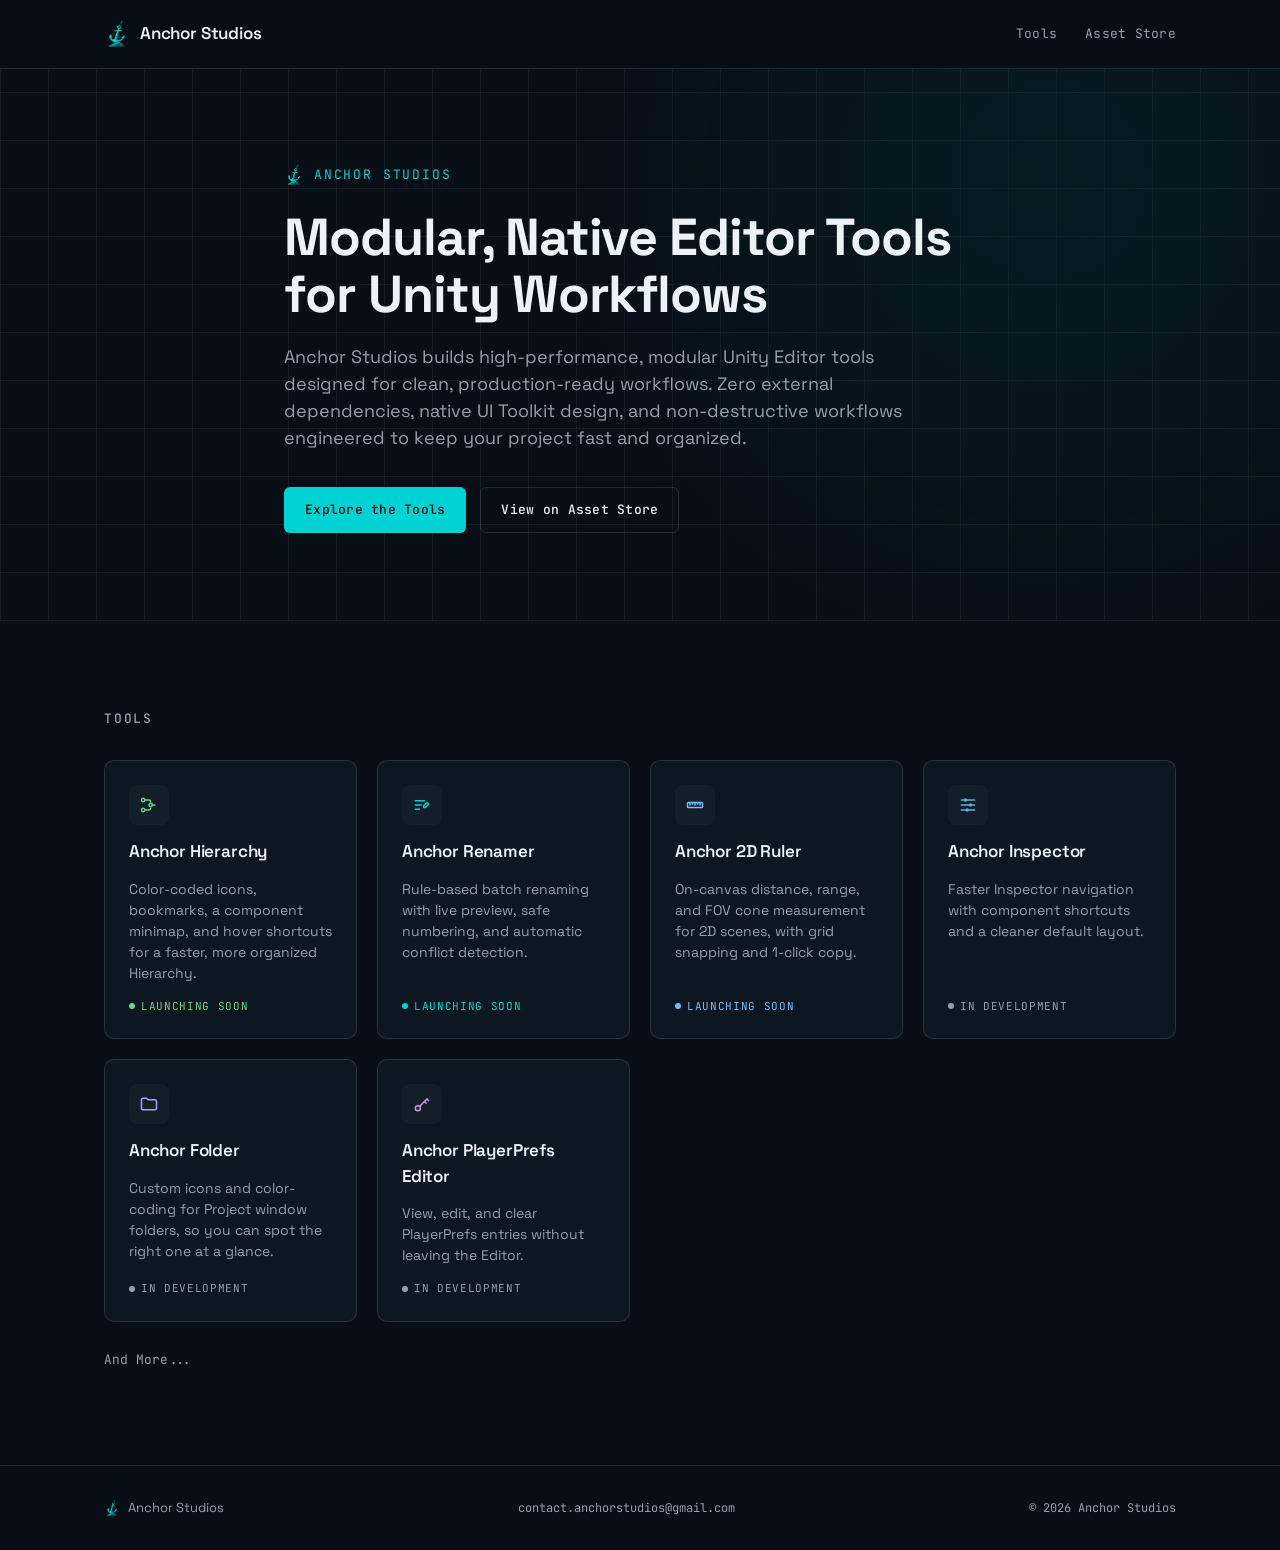
==== index.html @ 34802b1f "Launch Anchor Studios landing page" ====
<!doctype html>
<html lang="en">
<head>
  <meta charset="UTF-8">
  <meta name="viewport" content="width=device-width, initial-scale=1.0">
  <title>Anchor Studios — Native Editor Tools for Unity</title>
  <meta name="description" content="Anchor Studios builds high-performance, modular Unity Editor tools designed for clean, production-ready workflows. Zero external dependencies, native UI Toolkit design, and non-destructive workflows engineered to keep your project fast and organized.">
  <link rel="icon" type="image/png" sizes="32x32" href="src/img/brand/favicon-32.png">
  <link rel="icon" type="image/png" sizes="48x48" href="src/img/brand/favicon-48.png">
  <link rel="apple-touch-icon" href="src/img/brand/favicon-180.png">
  <link rel="preconnect" href="https://fonts.googleapis.com">
  <link rel="preconnect" href="https://fonts.gstatic.com" crossorigin>
  <link href="https://fonts.googleapis.com/css2?family=Space+Grotesk:wght@500;600;700&family=JetBrains+Mono:wght@400;500&display=swap" rel="stylesheet">
  <link rel="stylesheet" href="src/css/styles.css">
</head>
<body>

  <header class="site-header">
    <div class="wrap header-inner">
      <a href="#" class="brand">
        <img src="src/img/brand/mark-crisp-256.png" alt="">
        Anchor Studios
      </a>
      <nav>
        <a href="#tools">Tools</a>
        <!-- TODO: replace with the real Unity Asset Store publisher URL once the account is live -->
        <a href="#">Asset Store</a>
      </nav>
    </div>
  </header>

  <main>
    <section class="hero">
      <div class="wrap hero-inner">
        <div class="eyebrow">
          <img src="src/img/brand/mark-crisp-256.png" alt="">
          Anchor Studios
        </div>
        <h1>Modular, Native Editor Tools for Unity Workflows</h1>
        <p class="lede">Anchor Studios builds high-performance, modular Unity Editor tools designed for clean, production-ready workflows. Zero external dependencies, native UI Toolkit design, and non-destructive workflows engineered to keep your project fast and organized.</p>
        <div class="hero-actions">
          <a class="btn btn-primary" href="#tools">Explore the Tools</a>
          <!-- TODO: replace with the real Unity Asset Store publisher URL once the account is live -->
          <a class="btn btn-ghost" href="#">View on Asset Store</a>
        </div>
      </div>
    </section>

    <section id="tools" class="tools">
      <div class="wrap">
        <h2>Tools</h2>
        <div class="tool-grid" id="tool-grid"></div>
        <p class="tools-footnote">And More...</p>
      </div>
    </section>
  </main>

  <footer class="site-footer">
    <div class="wrap footer-inner">
      <div class="footer-brand">
        <img src="src/img/brand/mark-crisp-256.png" alt="">
        Anchor Studios
      </div>
      <a class="footer-contact" href="mailto:contact.anchorstudios@gmail.com">contact.anchorstudios@gmail.com</a>
      <span class="copyright">&copy; 2026 Anchor Studios</span>
    </div>
  </footer>

  <div class="modal-backdrop" id="tool-modal" hidden>
    <div class="modal" role="dialog" aria-modal="true" aria-labelledby="modal-title">
      <button class="modal-close" id="modal-close" aria-label="Close">
        <svg viewBox="0 0 24 24" width="18" height="18" fill="none" stroke="currentColor" stroke-width="1.8" stroke-linecap="round"><path d="M6 6l12 12M18 6L6 18"/></svg>
      </button>
      <div class="modal-icon" id="modal-icon"></div>
      <h3 id="modal-title"></h3>
      <span class="status" id="modal-status"></span>
      <p id="modal-body"></p>
    </div>
  </div>

  <script>
    const ICON_SHELL_OPEN = '<svg viewBox="0 0 24 24" fill="none" stroke="currentColor" stroke-width="1.8" stroke-linecap="round" stroke-linejoin="round" width="';
    let TOOLS = [];

    function cardHTML(tool) {
      return '' +
        '<div class="tool-card" style="--tool-accent: ' + tool.accent + ';" data-tool="' + tool.id + '" role="button" tabindex="0">' +
          '<div class="tool-icon">' + ICON_SHELL_OPEN + '20" height="20">' + tool.icon + '</svg></div>' +
          '<h3>' + tool.name + '</h3>' +
          '<p>' + tool.summary + '</p>' +
          '<span class="status status-' + tool.status + '">' + tool.statusLabel + '</span>' +
        '</div>';
    }

    function renderTools(tools) {
      document.getElementById('tool-grid').innerHTML = tools.map(cardHTML).join('');
    }

    const modal = document.getElementById('tool-modal');
    const modalTitle = document.getElementById('modal-title');
    const modalStatus = document.getElementById('modal-status');
    const modalBody = document.getElementById('modal-body');
    const modalIcon = document.getElementById('modal-icon');
    let lastFocused = null;

    function openModal(id) {
      const tool = TOOLS.find(t => t.id === id);
      if (!tool) return;
      modalTitle.textContent = tool.name;
      modalStatus.textContent = tool.statusLabel;
      modalStatus.className = 'status status-' + tool.status;
      modalBody.textContent = tool.detail;
      modalIcon.style.setProperty('--tool-accent', tool.accent);
      modalIcon.innerHTML = ICON_SHELL_OPEN + '24" height="24">' + tool.icon + '</svg>';
      lastFocused = document.activeElement;
      modal.hidden = false;
      document.getElementById('modal-close').focus();
      document.addEventListener('keydown', onKeydown);
    }

    function closeModal() {
      modal.hidden = true;
      document.removeEventListener('keydown', onKeydown);
      if (lastFocused) lastFocused.focus();
    }

    function onKeydown(e) {
      if (e.key === 'Escape') closeModal();
    }

    document.getElementById('tool-grid').addEventListener('click', e => {
      const card = e.target.closest('.tool-card');
      if (card) openModal(card.dataset.tool);
    });

    document.getElementById('tool-grid').addEventListener('keydown', e => {
      const card = e.target.closest('.tool-card');
      if (card && (e.key === 'Enter' || e.key === ' ')) {
        e.preventDefault();
        openModal(card.dataset.tool);
      }
    });

    document.getElementById('modal-close').addEventListener('click', closeModal);
    modal.addEventListener('click', e => {
      if (e.target === modal) closeModal();
    });

    fetch('src/data/tools.json')
      .then(res => res.json())
      .then(tools => { TOOLS = tools; renderTools(tools); })
      .catch(err => console.error('Failed to load tools.json', err));
  </script>

</body>
</html>
---- src/css/styles.css ----
:root {
  --bg: oklch(16% 0.02 250);
  --surface: oklch(20% 0.025 250);
  --surface-2: oklch(23% 0.025 250);
  --text: oklch(96% 0.01 250);
  --muted: oklch(70% 0.02 250);
  --border: oklch(96% 0.01 250 / 12%);
  --accent: oklch(78% 0.14 195);
  --accent-strong: oklch(85% 0.12 195);
  --font-display: 'Space Grotesk', system-ui, sans-serif;
  --font-mono: 'JetBrains Mono', ui-monospace, 'SFMono-Regular', Menlo, monospace;
}

* { box-sizing: border-box; }

html { color-scheme: dark; }

body {
  margin: 0;
  background: var(--bg);
  color: var(--text);
  font-family: var(--font-display);
  line-height: 1.5;
  -webkit-font-smoothing: antialiased;
}

a { color: var(--accent); text-decoration: none; }
a:hover { color: var(--accent-strong); }
a:focus-visible, button:focus-visible { outline: 2px solid var(--accent); outline-offset: 3px; }

.wrap {
  max-width: 1120px;
  margin: 0 auto;
  padding: 0 24px;
}

/* Header */
.site-header {
  border-bottom: 1px solid var(--border);
  position: sticky;
  top: 0;
  background: color-mix(in oklch, var(--bg) 88%, transparent);
  backdrop-filter: blur(8px);
  z-index: 10;
}

.header-inner {
  display: flex;
  align-items: center;
  justify-content: space-between;
  height: 68px;
}

.brand {
  display: flex;
  align-items: center;
  gap: 10px;
  color: var(--text);
  font-weight: 600;
  font-size: 17px;
  letter-spacing: -0.01em;
}

.brand img { width: 26px; height: 26px; }
.brand:hover { color: var(--text); }

.site-header nav {
  display: flex;
  gap: 28px;
  font-family: var(--font-mono);
  font-size: 13px;
  letter-spacing: 0.02em;
}

.site-header nav a { color: var(--muted); }
.site-header nav a:hover { color: var(--text); }

/* Hero */
.hero {
  position: relative;
  overflow: hidden;
  padding: 96px 0 88px;
  background:
    radial-gradient(circle at 82% 20%, oklch(35% 0.08 195 / 22%), transparent 45%),
    repeating-linear-gradient(0deg, var(--border) 0px, transparent 1px 48px),
    repeating-linear-gradient(90deg, var(--border) 0px, transparent 1px 48px);
}

.hero-inner { position: relative; z-index: 1; max-width: 760px; }

.eyebrow {
  display: inline-flex;
  align-items: center;
  gap: 10px;
  font-family: var(--font-mono);
  font-size: 13px;
  letter-spacing: 0.14em;
  text-transform: uppercase;
  color: var(--accent);
  margin-bottom: 24px;
}

.eyebrow img { width: 20px; height: 20px; }

.hero h1 {
  font-size: clamp(32px, 5vw, 52px);
  font-weight: 700;
  letter-spacing: -0.02em;
  line-height: 1.1;
  margin: 0 0 20px;
}

.hero .lede {
  font-size: clamp(16px, 2vw, 18px);
  color: var(--muted);
  max-width: 640px;
  margin: 0 0 36px;
}

.hero-actions { display: flex; gap: 14px; flex-wrap: wrap; }

.btn {
  display: inline-flex;
  align-items: center;
  gap: 8px;
  font-family: var(--font-mono);
  font-size: 13px;
  font-weight: 500;
  letter-spacing: 0.02em;
  padding: 12px 20px;
  border-radius: 6px;
  border: 1px solid transparent;
}

.btn-primary { background: var(--accent); color: oklch(16% 0.02 250); }
.btn-primary:hover { background: var(--accent-strong); color: oklch(16% 0.02 250); }

.btn-ghost { border-color: var(--border); color: var(--text); }
.btn-ghost:hover { border-color: var(--accent); color: var(--accent); }

/* Tools */
.tools { padding: 88px 0 96px; }

.tools h2 {
  font-size: 13px;
  font-family: var(--font-mono);
  text-transform: uppercase;
  letter-spacing: 0.14em;
  color: var(--muted);
  margin: 0 0 32px;
  font-weight: 500;
}

.tool-grid {
  display: grid;
  grid-template-columns: repeat(auto-fit, minmax(240px, 1fr));
  gap: 20px;
}

.tool-card {
  background: var(--surface);
  border: 1px solid var(--border);
  border-radius: 10px;
  padding: 24px;
  display: flex;
  flex-direction: column;
  gap: 14px;
  cursor: pointer;
  transition: border-color 0.15s ease, transform 0.15s ease;
}

.tool-card:hover,
.tool-card:focus-visible {
  border-color: var(--tool-accent, var(--accent));
  transform: translateY(-2px);
  outline: none;
}

.tool-icon {
  width: 40px;
  height: 40px;
  border-radius: 8px;
  background: var(--surface-2);
  display: flex;
  align-items: center;
  justify-content: center;
  color: var(--tool-accent, var(--accent));
}

.tool-card h3 {
  font-size: 17px;
  font-weight: 600;
  letter-spacing: -0.01em;
  margin: 0;
}

.tool-card p {
  font-size: 14px;
  color: var(--muted);
  margin: 0;
  flex-grow: 1;
}

.status {
  display: inline-flex;
  align-items: center;
  gap: 6px;
  font-family: var(--font-mono);
  font-size: 11px;
  letter-spacing: 0.06em;
  text-transform: uppercase;
  width: fit-content;
}

.status::before {
  content: '';
  width: 6px;
  height: 6px;
  border-radius: 50%;
  background: currentColor;
}

.status-soon { color: var(--tool-accent, var(--accent)); }
.status-dev { color: var(--muted); }

.tools-footnote {
  margin: 28px 0 0;
  font-family: var(--font-mono);
  font-size: 13px;
  color: var(--muted);
}

/* Footer */
.site-footer {
  border-top: 1px solid var(--border);
  padding: 32px 0;
}

.footer-inner {
  display: flex;
  align-items: center;
  justify-content: space-between;
  flex-wrap: wrap;
  gap: 12px;
}

.footer-brand {
  display: flex;
  align-items: center;
  gap: 8px;
  font-size: 13px;
  color: var(--muted);
}

.footer-brand img { width: 16px; height: 16px; }

.copyright {
  font-family: var(--font-mono);
  font-size: 12px;
  color: var(--muted);
}

.footer-contact {
  font-family: var(--font-mono);
  font-size: 12px;
  color: var(--muted);
}

.footer-contact:hover { color: var(--accent); }

/* Tool detail modal */
.modal-backdrop[hidden] { display: none; }

.modal-backdrop {
  position: fixed;
  inset: 0;
  background: oklch(10% 0.02 250 / 65%);
  backdrop-filter: blur(4px);
  display: flex;
  align-items: center;
  justify-content: center;
  padding: 24px;
  z-index: 100;
}

.modal {
  position: relative;
  background: var(--surface);
  border: 1px solid var(--border);
  border-radius: 14px;
  padding: 36px;
  max-width: 480px;
  width: 100%;
  display: flex;
  flex-direction: column;
  align-items: flex-start;
  gap: 16px;
}

.modal-close {
  position: absolute;
  top: 16px;
  right: 16px;
  background: none;
  border: none;
  color: var(--muted);
  padding: 6px;
  border-radius: 6px;
  cursor: pointer;
  display: flex;
}

.modal-close:hover { color: var(--text); background: var(--surface-2); }

.modal-icon {
  width: 48px;
  height: 48px;
  border-radius: 10px;
  background: var(--surface-2);
  display: flex;
  align-items: center;
  justify-content: center;
  color: var(--tool-accent, var(--accent));
}

.modal-icon svg { width: 24px; height: 24px; }

.modal h3 {
  font-size: 21px;
  font-weight: 600;
  letter-spacing: -0.01em;
  margin: 0;
}

.modal p {
  font-size: 15px;
  line-height: 1.6;
  color: var(--muted);
  margin: 0;
}

@media (max-width: 600px) {
  .header-inner { height: 60px; }
  .site-header nav { gap: 18px; }
  .hero { padding: 64px 0 56px; }
  .tools { padding: 56px 0 64px; }
}
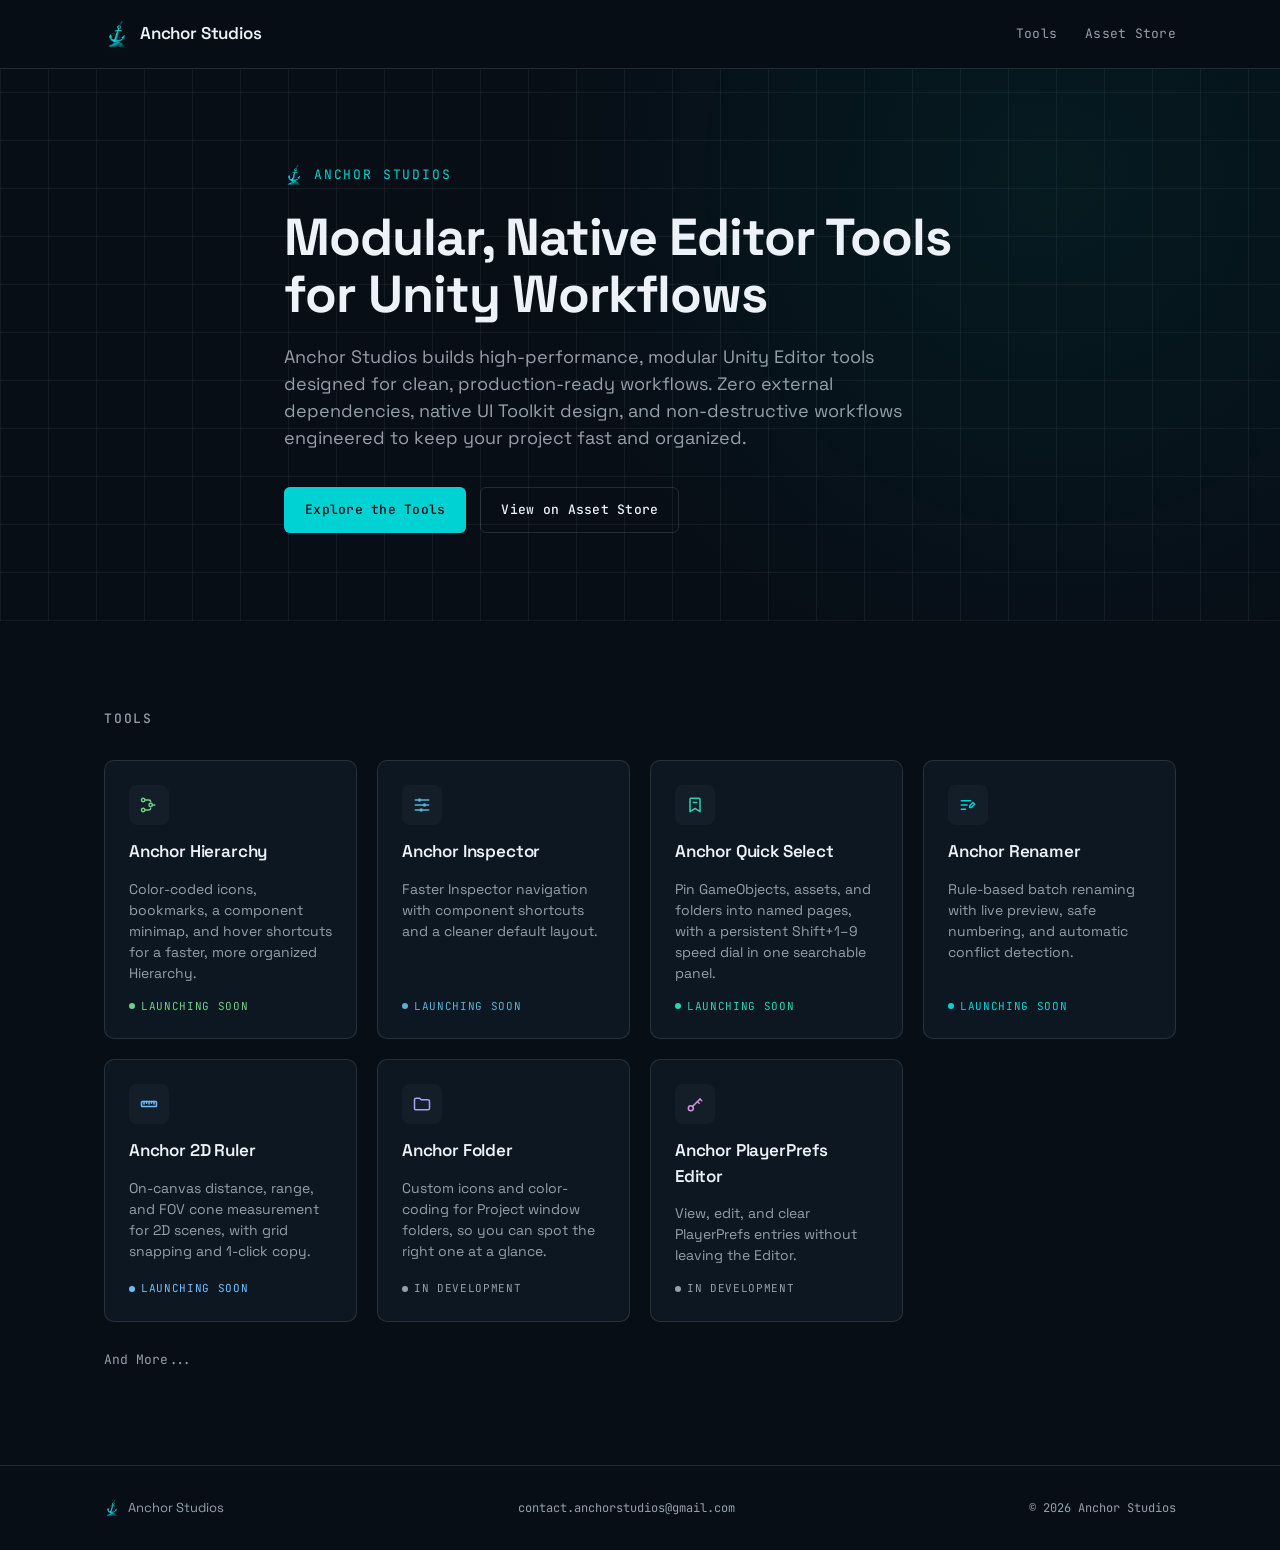
==== commit f1061329: "Add a documentation page for Anchor Hierarchy - hierarchy/index.html is built from the module README" ====
--- a/index.html
+++ b/index.html
@@ -75,6 +75,7 @@
       <h3 id="modal-title"></h3>
       <span class="status" id="modal-status"></span>
       <p id="modal-body"></p>
+      <a class="btn btn-ghost" id="modal-docs" hidden>Read the documentation</a>
     </div>
   </div>
 
@@ -110,6 +111,9 @@
       modalStatus.textContent = tool.statusLabel;
       modalStatus.className = 'status status-' + tool.status;
       modalBody.textContent = tool.detail;
+      const modalDocs = document.getElementById('modal-docs');
+      modalDocs.hidden = !tool.docs;
+      if (tool.docs) modalDocs.href = tool.docs;
       modalIcon.style.setProperty('--tool-accent', tool.accent);
       modalIcon.innerHTML = ICON_SHELL_OPEN + '24" height="24">' + tool.icon + '</svg>';
       lastFocused = document.activeElement;
--- a/src/css/styles.css
+++ b/src/css/styles.css
@@ -138,6 +138,8 @@
 .btn-ghost { border-color: var(--border); color: var(--text); }
 .btn-ghost:hover { border-color: var(--accent); color: var(--accent); }
 
+.btn[hidden] { display: none; }
+
 /* Tools */
 .tools { padding: 88px 0 96px; }
 
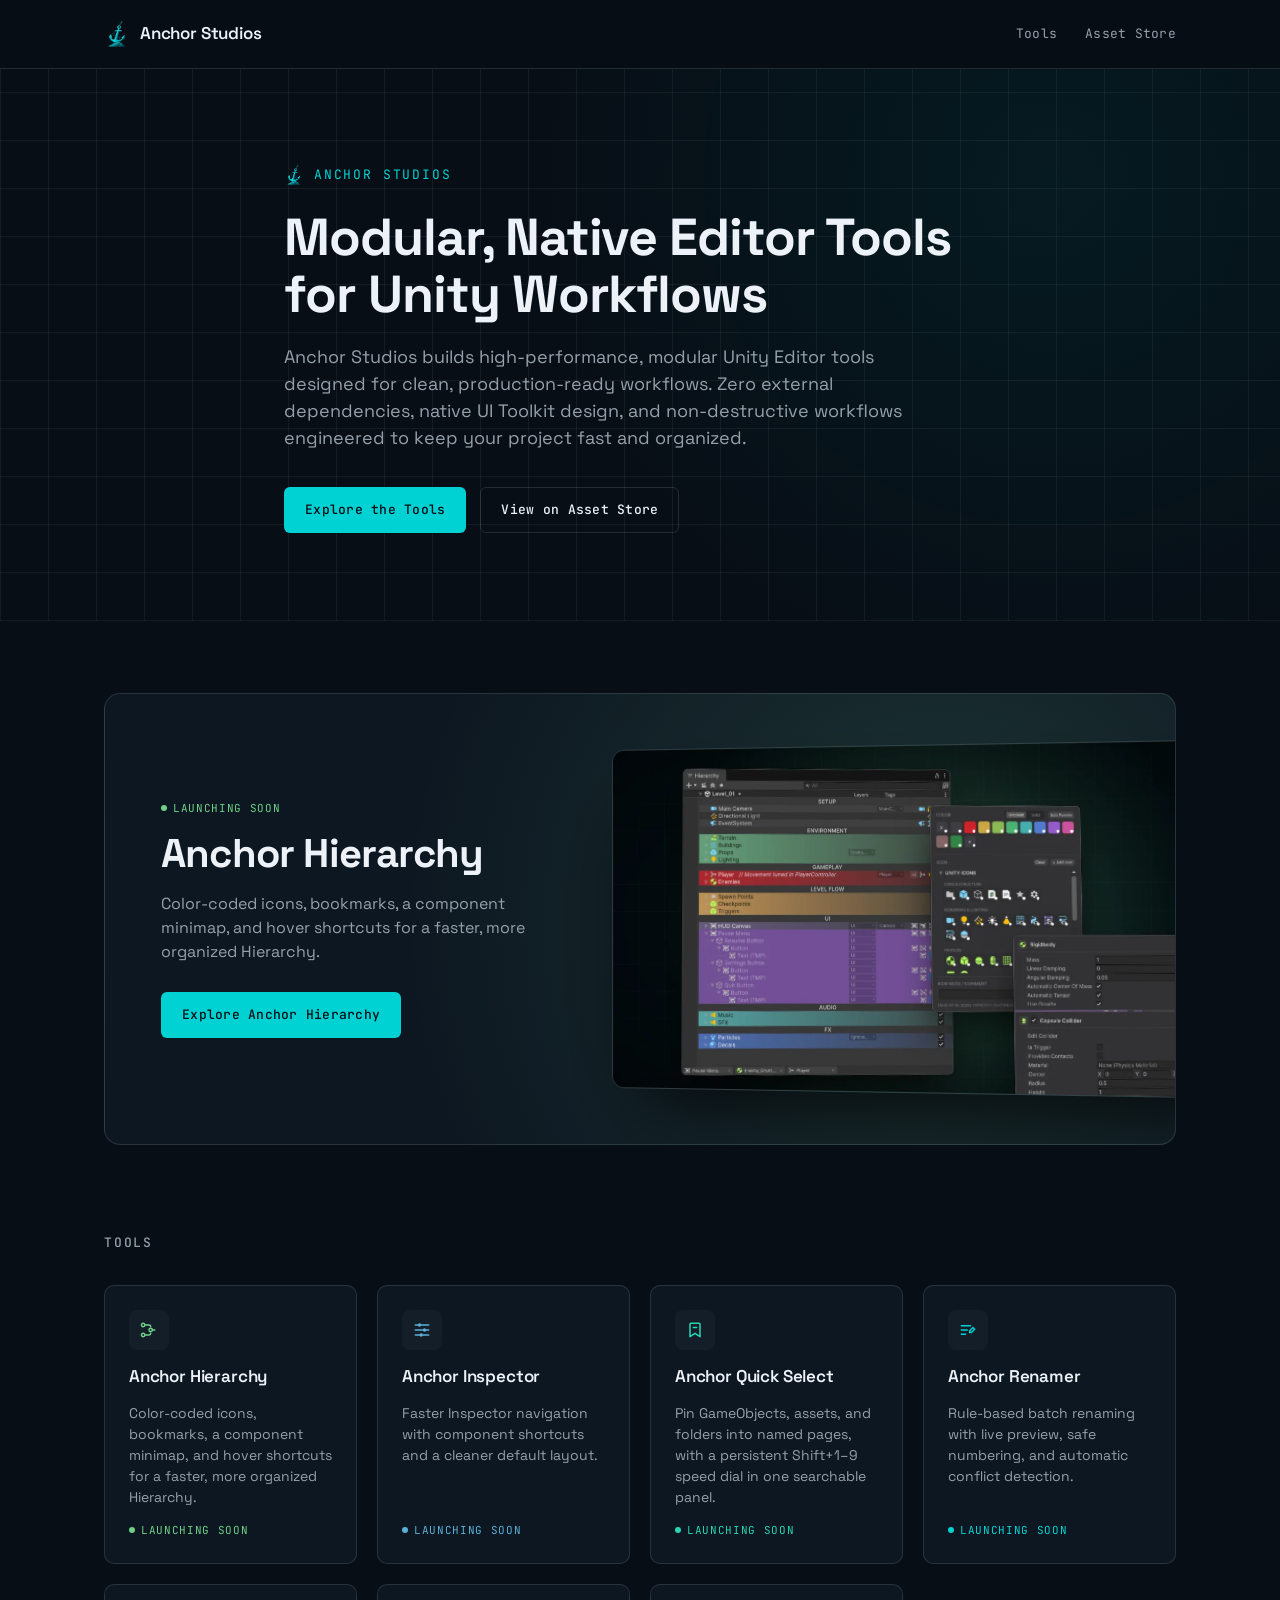
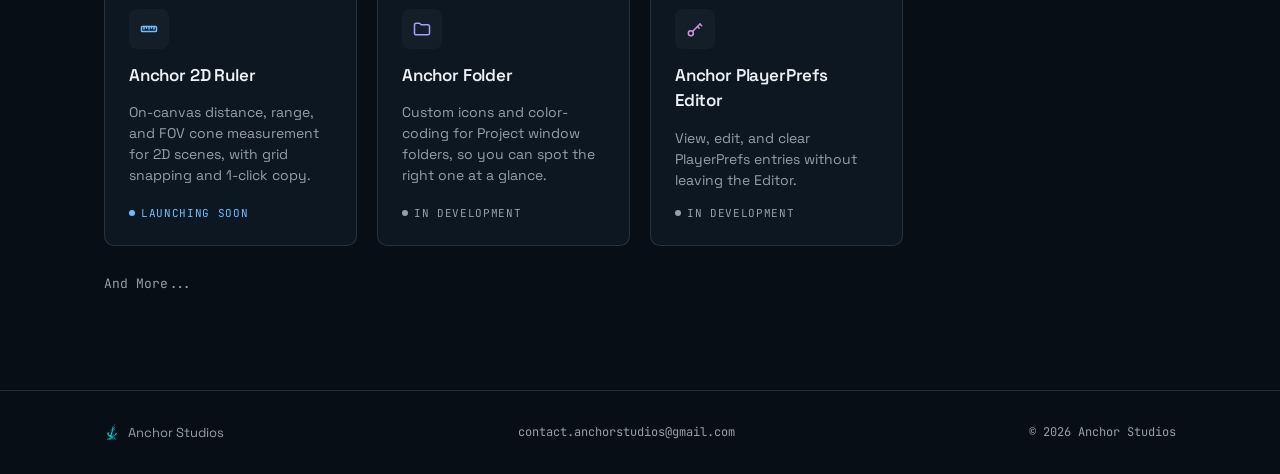
==== commit 48cab33d: "Show Anchor Hierarchy's store media on the site - scripts/import-media.py copies a tool's store scre" ====
--- a/index.html
+++ b/index.html
@@ -46,6 +46,24 @@
       </div>
     </section>
 
+    <section class="spotlight" id="spotlight" hidden>
+      <div class="wrap">
+        <article class="spotlight-card" id="spotlight-card">
+          <div class="spotlight-text">
+            <span class="status" id="spotlight-status"></span>
+            <h2 id="spotlight-title"></h2>
+            <p id="spotlight-summary"></p>
+            <div class="hero-actions">
+              <a class="btn btn-primary" id="spotlight-docs">Explore</a>
+            </div>
+          </div>
+          <a class="spotlight-art" id="spotlight-art" tabindex="-1">
+            <img id="spotlight-image" alt="" width="1200" height="630">
+          </a>
+        </article>
+      </div>
+    </section>
+
     <section id="tools" class="tools">
       <div class="wrap">
         <h2>Tools</h2>
@@ -68,6 +86,7 @@
 
   <div class="modal-backdrop" id="tool-modal" hidden>
     <div class="modal" role="dialog" aria-modal="true" aria-labelledby="modal-title">
+      <img class="modal-banner" id="modal-banner" alt="" width="840" height="560" hidden>
       <button class="modal-close" id="modal-close" aria-label="Close">
         <svg viewBox="0 0 24 24" width="18" height="18" fill="none" stroke="currentColor" stroke-width="1.8" stroke-linecap="round"><path d="M6 6l12 12M18 6L6 18"/></svg>
       </button>
@@ -95,6 +114,26 @@
 
     function renderTools(tools) {
       document.getElementById('tool-grid').innerHTML = tools.map(cardHTML).join('');
+    }
+
+    // The first tool with key art and docs gets the band above the grid.
+    function renderSpotlight(tools) {
+      const tool = tools.find(t => t.banner && t.docs);
+      if (!tool) return;
+      document.getElementById('spotlight-card').style.setProperty('--tool-accent', tool.accent);
+      const status = document.getElementById('spotlight-status');
+      status.textContent = tool.statusLabel;
+      status.className = 'status status-' + tool.status;
+      document.getElementById('spotlight-title').textContent = tool.name;
+      document.getElementById('spotlight-summary').textContent = tool.summary;
+      const explore = document.getElementById('spotlight-docs');
+      explore.textContent = 'Explore ' + tool.name;
+      explore.href = tool.docs;
+      document.getElementById('spotlight-art').href = tool.docs;
+      const image = document.getElementById('spotlight-image');
+      image.src = tool.banner;
+      image.alt = tool.name + ' in the Unity Hierarchy window';
+      document.getElementById('spotlight').hidden = false;
     }
 
     const modal = document.getElementById('tool-modal');
@@ -116,6 +155,10 @@
       if (tool.docs) modalDocs.href = tool.docs;
       modalIcon.style.setProperty('--tool-accent', tool.accent);
       modalIcon.innerHTML = ICON_SHELL_OPEN + '24" height="24">' + tool.icon + '</svg>';
+      const modalBanner = document.getElementById('modal-banner');
+      modalBanner.hidden = !tool.card;
+      if (tool.card) modalBanner.src = tool.card;
+      modal.querySelector('.modal').classList.toggle('has-banner', Boolean(tool.card));
       lastFocused = document.activeElement;
       modal.hidden = false;
       document.getElementById('modal-close').focus();
@@ -152,7 +195,7 @@
 
     fetch('src/data/tools.json')
       .then(res => res.json())
-      .then(tools => { TOOLS = tools; renderTools(tools); })
+      .then(tools => { TOOLS = tools; renderTools(tools); renderSpotlight(tools); })
       .catch(err => console.error('Failed to load tools.json', err));
   </script>
 
--- a/src/css/styles.css
+++ b/src/css/styles.css
@@ -140,6 +140,71 @@
 
 .btn[hidden] { display: none; }
 
+/* A button whose link doesn't exist yet, such as a store page before launch. */
+.btn-soon { cursor: default; opacity: 0.6; }
+.btn-primary.btn-soon:hover { background: var(--accent); }
+
+.btn-tag {
+  font-size: 10px;
+  letter-spacing: 0.1em;
+  text-transform: uppercase;
+  padding: 2px 6px;
+  border-radius: 4px;
+  background: oklch(16% 0.02 250 / 18%);
+}
+
+/* Spotlight: one tool's key art, between the hero and the grid */
+.spotlight { padding: 72px 0 0; }
+.spotlight[hidden] { display: none; }
+
+.spotlight-card {
+  display: grid;
+  grid-template-columns: minmax(0, 5fr) minmax(0, 7fr);
+  align-items: center;
+  gap: 48px;
+  overflow: hidden;
+  padding: 56px 0 56px 56px;
+  border: 1px solid var(--border);
+  border-radius: 16px;
+  background:
+    radial-gradient(circle at 78% 50%, color-mix(in oklch, var(--tool-accent) 16%, transparent), transparent 62%),
+    var(--surface);
+}
+
+.spotlight-text {
+  display: flex;
+  flex-direction: column;
+  align-items: flex-start;
+  gap: 16px;
+}
+
+.spotlight h2 {
+  font-size: clamp(28px, 3.4vw, 40px);
+  font-weight: 700;
+  letter-spacing: -0.02em;
+  line-height: 1.1;
+  margin: 0;
+}
+
+.spotlight p { font-size: 16px; color: var(--muted); max-width: 420px; margin: 0 0 12px; }
+
+/* The key art runs off the card's right edge, turned slightly away, like the store card. */
+.spotlight-art { display: block; margin-right: -14%; perspective: 1600px; }
+
+.spotlight-art img {
+  display: block;
+  width: 100%;
+  height: auto;
+  border: 1px solid var(--border);
+  border-radius: 12px;
+  box-shadow: 0 40px 80px -30px oklch(5% 0.02 250 / 90%);
+  transform: rotateY(-9deg);
+  transform-origin: left center;
+  transition: transform 0.3s ease;
+}
+
+.spotlight-art:hover img { transform: rotateY(-4deg); }
+
 /* Tools */
 .tools { padding: 88px 0 96px; }
 
@@ -293,16 +358,34 @@
   padding: 36px;
   max-width: 480px;
   width: 100%;
+  max-height: calc(100vh - 48px);
+  overflow-y: auto;
   display: flex;
   flex-direction: column;
   align-items: flex-start;
   gap: 16px;
 }
+
+/* A tool's card art across the top of its popup, edge to edge. */
+.modal-banner {
+  display: block;
+  flex-shrink: 0;
+  width: calc(100% + 72px);
+  max-width: none;
+  height: auto;
+  margin: -36px -36px 4px;
+  aspect-ratio: 3 / 2;
+  object-fit: cover;
+  border-bottom: 1px solid var(--border);
+}
+
+.modal-banner[hidden] { display: none; }
 
 .modal-close {
   position: absolute;
   top: 16px;
   right: 16px;
+  z-index: 1;
   background: none;
   border: none;
   color: var(--muted);
@@ -313,6 +396,12 @@
 }
 
 .modal-close:hover { color: var(--text); background: var(--surface-2); }
+
+.modal.has-banner .modal-close {
+  color: var(--text);
+  background: color-mix(in oklch, var(--bg) 70%, transparent);
+  backdrop-filter: blur(4px);
+}
 
 .modal-icon {
   width: 48px;
@@ -341,9 +430,19 @@
   margin: 0;
 }
 
+@media (max-width: 860px) {
+  .spotlight-card { grid-template-columns: minmax(0, 1fr); gap: 32px; padding: 40px 0 0 40px; }
+  .spotlight-text { padding-right: 40px; }
+  .spotlight-art { margin: 0 -2px -2px 0; perspective: none; }
+  .spotlight-art img, .spotlight-art:hover img { transform: none; border-radius: 12px 0 0 0; }
+}
+
 @media (max-width: 600px) {
   .header-inner { height: 60px; }
   .site-header nav { gap: 18px; }
   .hero { padding: 64px 0 56px; }
+  .spotlight { padding-top: 48px; }
+  .spotlight-card { padding: 28px 0 0 24px; }
+  .spotlight-text { padding-right: 24px; }
   .tools { padding: 56px 0 64px; }
 }
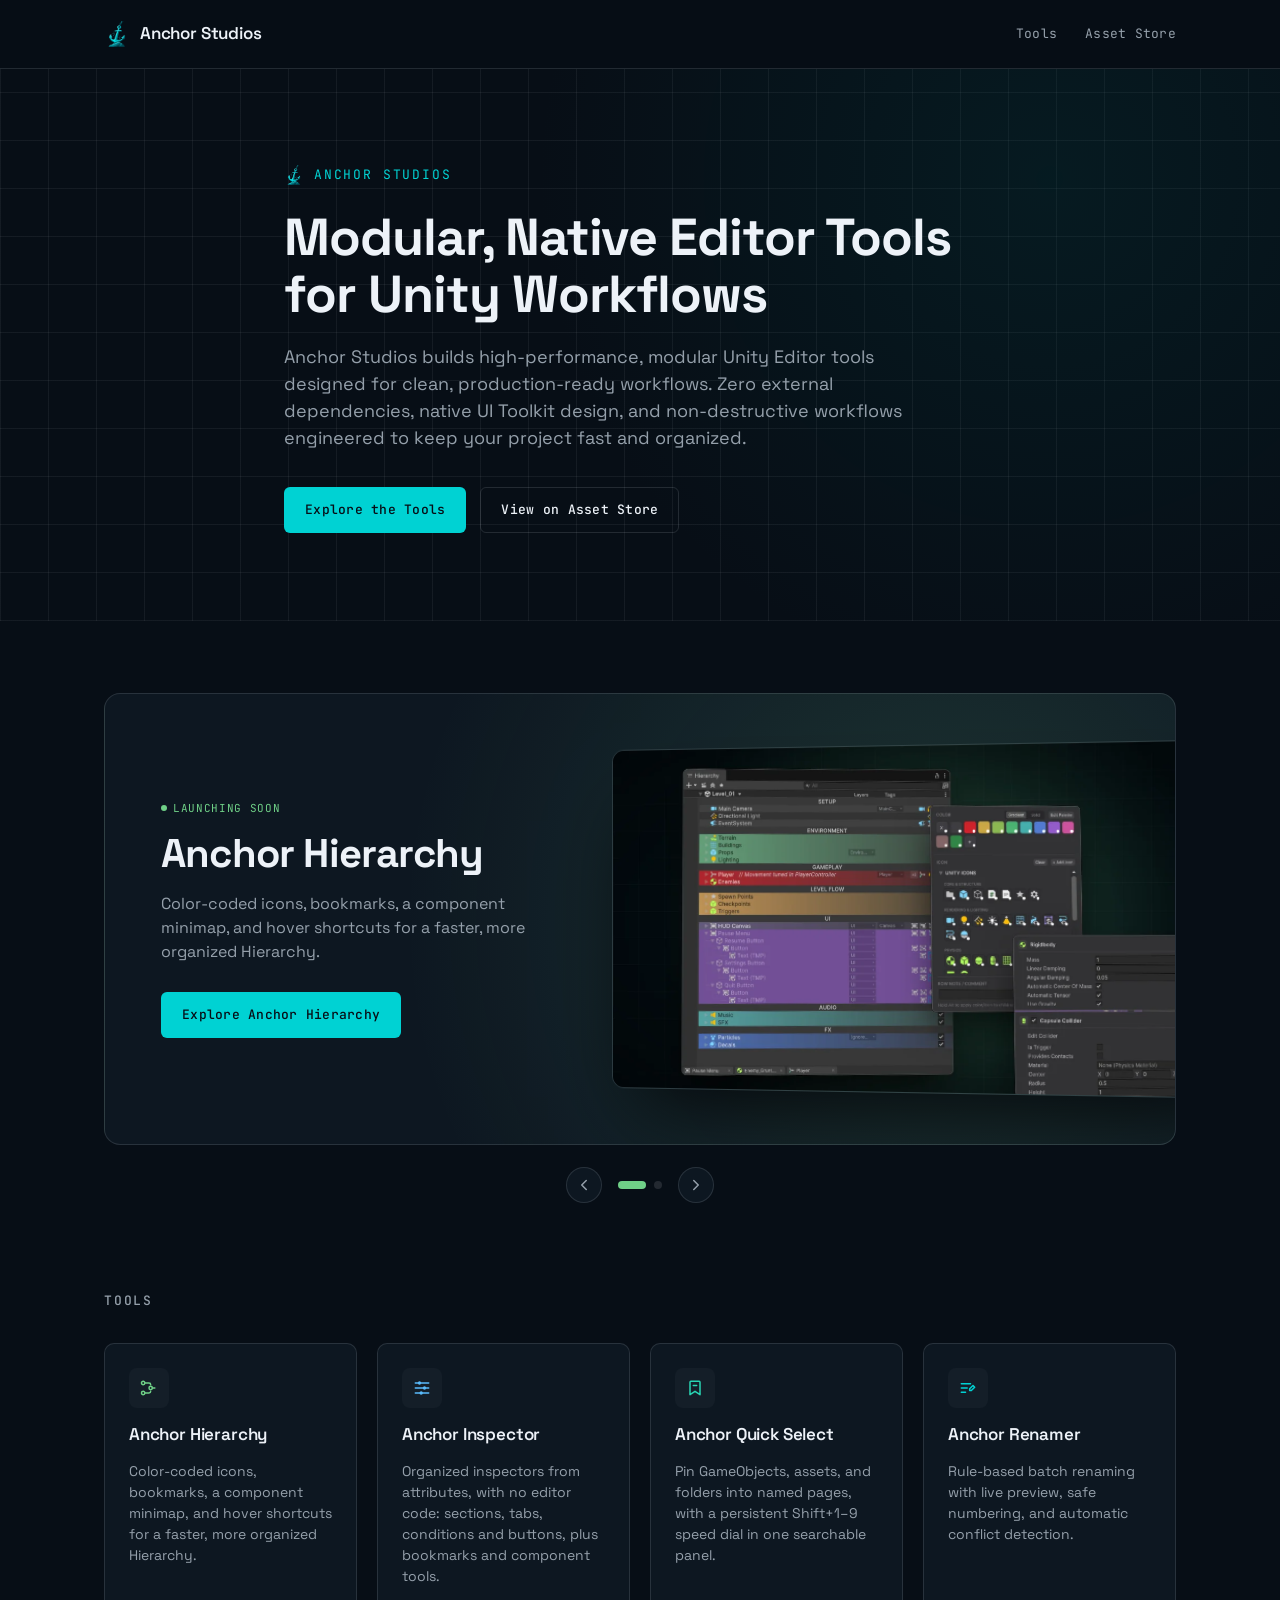
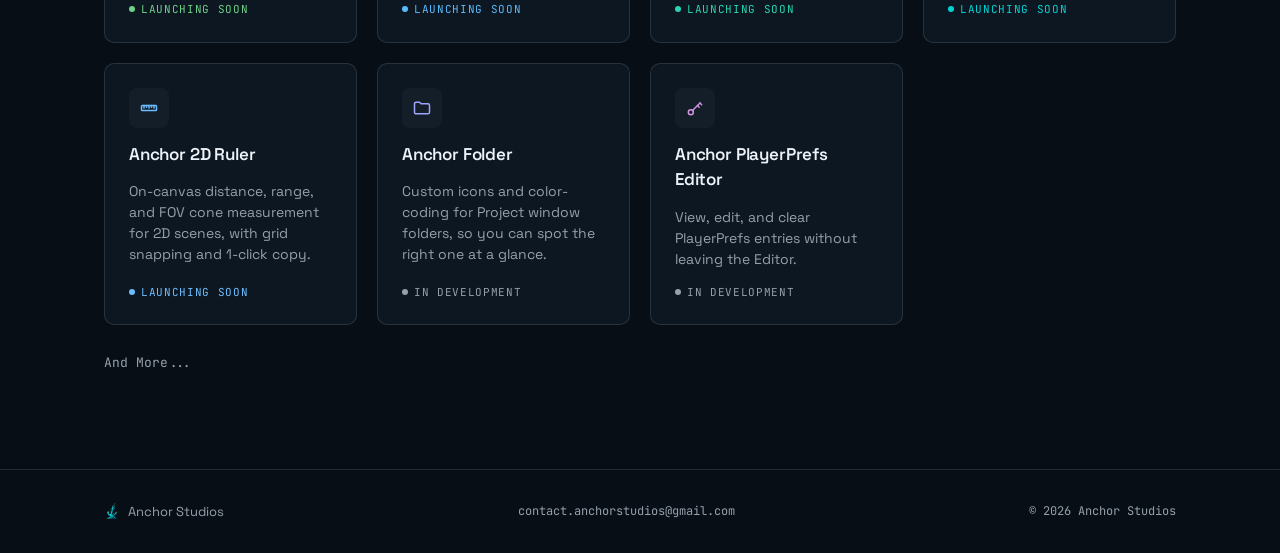
==== commit 11cb95b0: "Add the Anchor Inspector docs page and turn the spotlight into a carousel - Inspector's docs page is" ====
--- a/index.html
+++ b/index.html
@@ -46,21 +46,18 @@
       </div>
     </section>
 
-    <section class="spotlight" id="spotlight" hidden>
+    <section class="spotlight" id="spotlight" aria-roledescription="carousel" aria-label="Featured tools" hidden>
       <div class="wrap">
-        <article class="spotlight-card" id="spotlight-card">
-          <div class="spotlight-text">
-            <span class="status" id="spotlight-status"></span>
-            <h2 id="spotlight-title"></h2>
-            <p id="spotlight-summary"></p>
-            <div class="hero-actions">
-              <a class="btn btn-primary" id="spotlight-docs">Explore</a>
-            </div>
-          </div>
-          <a class="spotlight-art" id="spotlight-art" tabindex="-1">
-            <img id="spotlight-image" alt="" width="1200" height="630">
-          </a>
-        </article>
+        <div class="spotlight-slides" id="spotlight-slides" aria-live="off"></div>
+        <div class="spotlight-controls" id="spotlight-controls" hidden>
+          <button class="spotlight-nav" type="button" id="spotlight-prev" aria-label="Previous tool">
+            <svg viewBox="0 0 24 24" width="18" height="18" fill="none" stroke="currentColor" stroke-width="2" stroke-linecap="round" stroke-linejoin="round" aria-hidden="true"><path d="M15 18l-6-6 6-6"/></svg>
+          </button>
+          <div class="spotlight-dots" id="spotlight-dots"></div>
+          <button class="spotlight-nav" type="button" id="spotlight-next" aria-label="Next tool">
+            <svg viewBox="0 0 24 24" width="18" height="18" fill="none" stroke="currentColor" stroke-width="2" stroke-linecap="round" stroke-linejoin="round" aria-hidden="true"><path d="M9 18l6-6-6-6"/></svg>
+          </button>
+        </div>
       </div>
     </section>
 
@@ -116,24 +113,101 @@
       document.getElementById('tool-grid').innerHTML = tools.map(cardHTML).join('');
     }
 
-    // The first tool with key art and docs gets the band above the grid.
+    const SPOTLIGHT_INTERVAL = 7000;
+    const escapeHTML = s => String(s).replace(/[&<>"]/g, c => ({ '&': '&amp;', '<': '&lt;', '>': '&gt;', '"': '&quot;' }[c]));
+
+    // One card whose status, title, summary, button and art each sit in a stack holding every
+    // featured tool's version in one grid cell. Each stack is as tall as its longest version, so
+    // switching tools changes only the content, never where anything sits.
+    function spotlightHTML(featured) {
+      const stack = (cls, render) => '<div class="spotlight-stack ' + cls + '">' +
+        featured.map((tool, i) => '<div class="spotlight-layer" data-slide="' + i + '">' + render(tool, i) + '</div>').join('') +
+        '</div>';
+      return '' +
+        '<article class="spotlight-card" id="spotlight-card">' +
+          '<div class="spotlight-text">' +
+            stack('', tool => '<span class="status status-' + tool.status + '">' + escapeHTML(tool.statusLabel) + '</span>') +
+            stack('', tool => '<h2>' + escapeHTML(tool.name) + '</h2>') +
+            stack('', tool => '<p>' + escapeHTML(tool.summary) + '</p>') +
+            stack('hero-actions', tool => '<a class="btn btn-primary" href="' + tool.docs + '">Explore ' + escapeHTML(tool.name) + '</a>') +
+          '</div>' +
+          stack('spotlight-art-stack', (tool, i) =>
+            '<a class="spotlight-art" href="' + tool.docs + '" tabindex="-1" aria-hidden="true">' +
+              '<img src="' + tool.banner + '" alt="" width="1200" height="630"' + (i ? ' loading="lazy"' : '') + '>' +
+            '</a>') +
+        '</article>';
+    }
+
+    // Every tool with key art and docs is featured in the band above the grid. With more than one,
+    // they turn on their own until the pointer or keyboard focus is on the band.
     function renderSpotlight(tools) {
-      const tool = tools.find(t => t.banner && t.docs);
-      if (!tool) return;
-      document.getElementById('spotlight-card').style.setProperty('--tool-accent', tool.accent);
-      const status = document.getElementById('spotlight-status');
-      status.textContent = tool.statusLabel;
-      status.className = 'status status-' + tool.status;
-      document.getElementById('spotlight-title').textContent = tool.name;
-      document.getElementById('spotlight-summary').textContent = tool.summary;
-      const explore = document.getElementById('spotlight-docs');
-      explore.textContent = 'Explore ' + tool.name;
-      explore.href = tool.docs;
-      document.getElementById('spotlight-art').href = tool.docs;
-      const image = document.getElementById('spotlight-image');
-      image.src = tool.banner;
-      image.alt = tool.name + ' in the Unity Hierarchy window';
-      document.getElementById('spotlight').hidden = false;
+      const featured = tools.filter(t => t.banner && t.docs);
+      if (!featured.length) return;
+
+      const section = document.getElementById('spotlight');
+      const holder = document.getElementById('spotlight-slides');
+      holder.innerHTML = spotlightHTML(featured);
+      const card = document.getElementById('spotlight-card');
+      const layers = [...holder.querySelectorAll('.spotlight-layer')];
+      section.hidden = false;
+
+      let current = 0;
+      function show(index) {
+        current = (index + featured.length) % featured.length;
+        layers.forEach(layer => {
+          const active = Number(layer.dataset.slide) === current;
+          layer.classList.toggle('is-active', active);
+          layer.inert = !active;
+        });
+        dots.forEach((dot, i) => dot.setAttribute('aria-current', i === current));
+        section.style.setProperty('--tool-accent', featured[current].accent);
+        card.style.setProperty('--tool-accent', featured[current].accent);
+      }
+
+      const dotHolder = document.getElementById('spotlight-dots');
+      dotHolder.innerHTML = featured.map(tool =>
+        '<button class="spotlight-dot" type="button" aria-label="Show ' + escapeHTML(tool.name) + '"></button>').join('');
+      const dots = [...dotHolder.children];
+      show(0);
+      if (featured.length < 2) return;
+
+      document.getElementById('spotlight-controls').hidden = false;
+      document.getElementById('spotlight-prev').addEventListener('click', () => { show(current - 1); restart(); });
+      document.getElementById('spotlight-next').addEventListener('click', () => { show(current + 1); restart(); });
+      dots.forEach((dot, i) => dot.addEventListener('click', () => { show(i); restart(); }));
+
+      section.addEventListener('keydown', e => {
+        if (e.key !== 'ArrowLeft' && e.key !== 'ArrowRight') return;
+        show(current + (e.key === 'ArrowLeft' ? -1 : 1));
+        restart();
+      });
+
+      let touchX = null;
+      holder.addEventListener('touchstart', e => { touchX = e.touches[0].clientX; }, { passive: true });
+      holder.addEventListener('touchend', e => {
+        if (touchX === null) return;
+        const dx = e.changedTouches[0].clientX - touchX;
+        touchX = null;
+        if (Math.abs(dx) > 40) { show(current + (dx < 0 ? 1 : -1)); restart(); }
+      });
+
+      const reducedMotion = window.matchMedia('(prefers-reduced-motion: reduce)');
+      let timer = null;
+      let held = false;
+      function restart() {
+        clearInterval(timer);
+        timer = null;
+        if (!held && !reducedMotion.matches && !document.hidden)
+          timer = setInterval(() => show(current + 1), SPOTLIGHT_INTERVAL);
+      }
+      function hold(on) { held = on; restart(); }
+      section.addEventListener('mouseenter', () => hold(true));
+      section.addEventListener('mouseleave', () => hold(section.contains(document.activeElement)));
+      section.addEventListener('focusin', () => hold(true));
+      section.addEventListener('focusout', e => { if (!section.contains(e.relatedTarget)) hold(section.matches(':hover')); });
+      document.addEventListener('visibilitychange', restart);
+      reducedMotion.addEventListener('change', restart);
+      restart();
     }
 
     const modal = document.getElementById('tool-modal');
--- a/src/css/styles.css
+++ b/src/css/styles.css
@@ -205,6 +205,65 @@
 
 .spotlight-art:hover img { transform: rotateY(-4deg); }
 
+/* Each part of the card stacks every tool's version in one grid cell, as tall as the longest, so
+   changing tools cross-fades the content while everything stays where it is. */
+.spotlight-stack { display: grid; }
+.spotlight-stack > .spotlight-layer { grid-area: 1 / 1; transition: opacity 0.5s ease, visibility 0.5s; }
+.spotlight-stack > .spotlight-layer:not(.is-active) { opacity: 0; visibility: hidden; }
+.spotlight-stack.hero-actions { display: grid; }
+.spotlight-text .spotlight-stack { width: 100%; }
+.spotlight-text .spotlight-layer { display: flex; align-items: flex-start; }
+.spotlight-art-stack { margin-right: -14%; }
+.spotlight-art-stack .spotlight-art { margin-right: 0; }
+
+.spotlight-controls {
+  display: flex;
+  align-items: center;
+  justify-content: center;
+  gap: 16px;
+  margin-top: 22px;
+}
+
+.spotlight-controls[hidden] { display: none; }
+
+.spotlight-nav {
+  display: inline-flex;
+  align-items: center;
+  justify-content: center;
+  width: 36px;
+  height: 36px;
+  padding: 0;
+  border: 1px solid var(--border);
+  border-radius: 50%;
+  background: var(--surface);
+  color: var(--muted);
+  cursor: pointer;
+  transition: color 0.2s, border-color 0.2s;
+}
+
+.spotlight-nav:hover { color: var(--text); border-color: var(--tool-accent, var(--accent)); }
+
+.spotlight-dots { display: flex; align-items: center; gap: 8px; }
+
+.spotlight-dot {
+  width: 8px;
+  height: 8px;
+  padding: 0;
+  border: 0;
+  border-radius: 999px;
+  background: var(--border);
+  cursor: pointer;
+  transition: width 0.3s ease, background 0.3s ease;
+}
+
+.spotlight-dot:hover { background: var(--muted); }
+.spotlight-dot[aria-current="true"] { width: 28px; background: var(--tool-accent, var(--accent)); }
+
+@media (prefers-reduced-motion: reduce) {
+  .spotlight-stack > .spotlight-layer,
+  .spotlight-dot { transition: none; }
+}
+
 /* Tools */
 .tools { padding: 88px 0 96px; }
 
@@ -434,6 +493,7 @@
   .spotlight-card { grid-template-columns: minmax(0, 1fr); gap: 32px; padding: 40px 0 0 40px; }
   .spotlight-text { padding-right: 40px; }
   .spotlight-art { margin: 0 -2px -2px 0; perspective: none; }
+  .spotlight-art-stack { margin: 0; }
   .spotlight-art img, .spotlight-art:hover img { transform: none; border-radius: 12px 0 0 0; }
 }
 
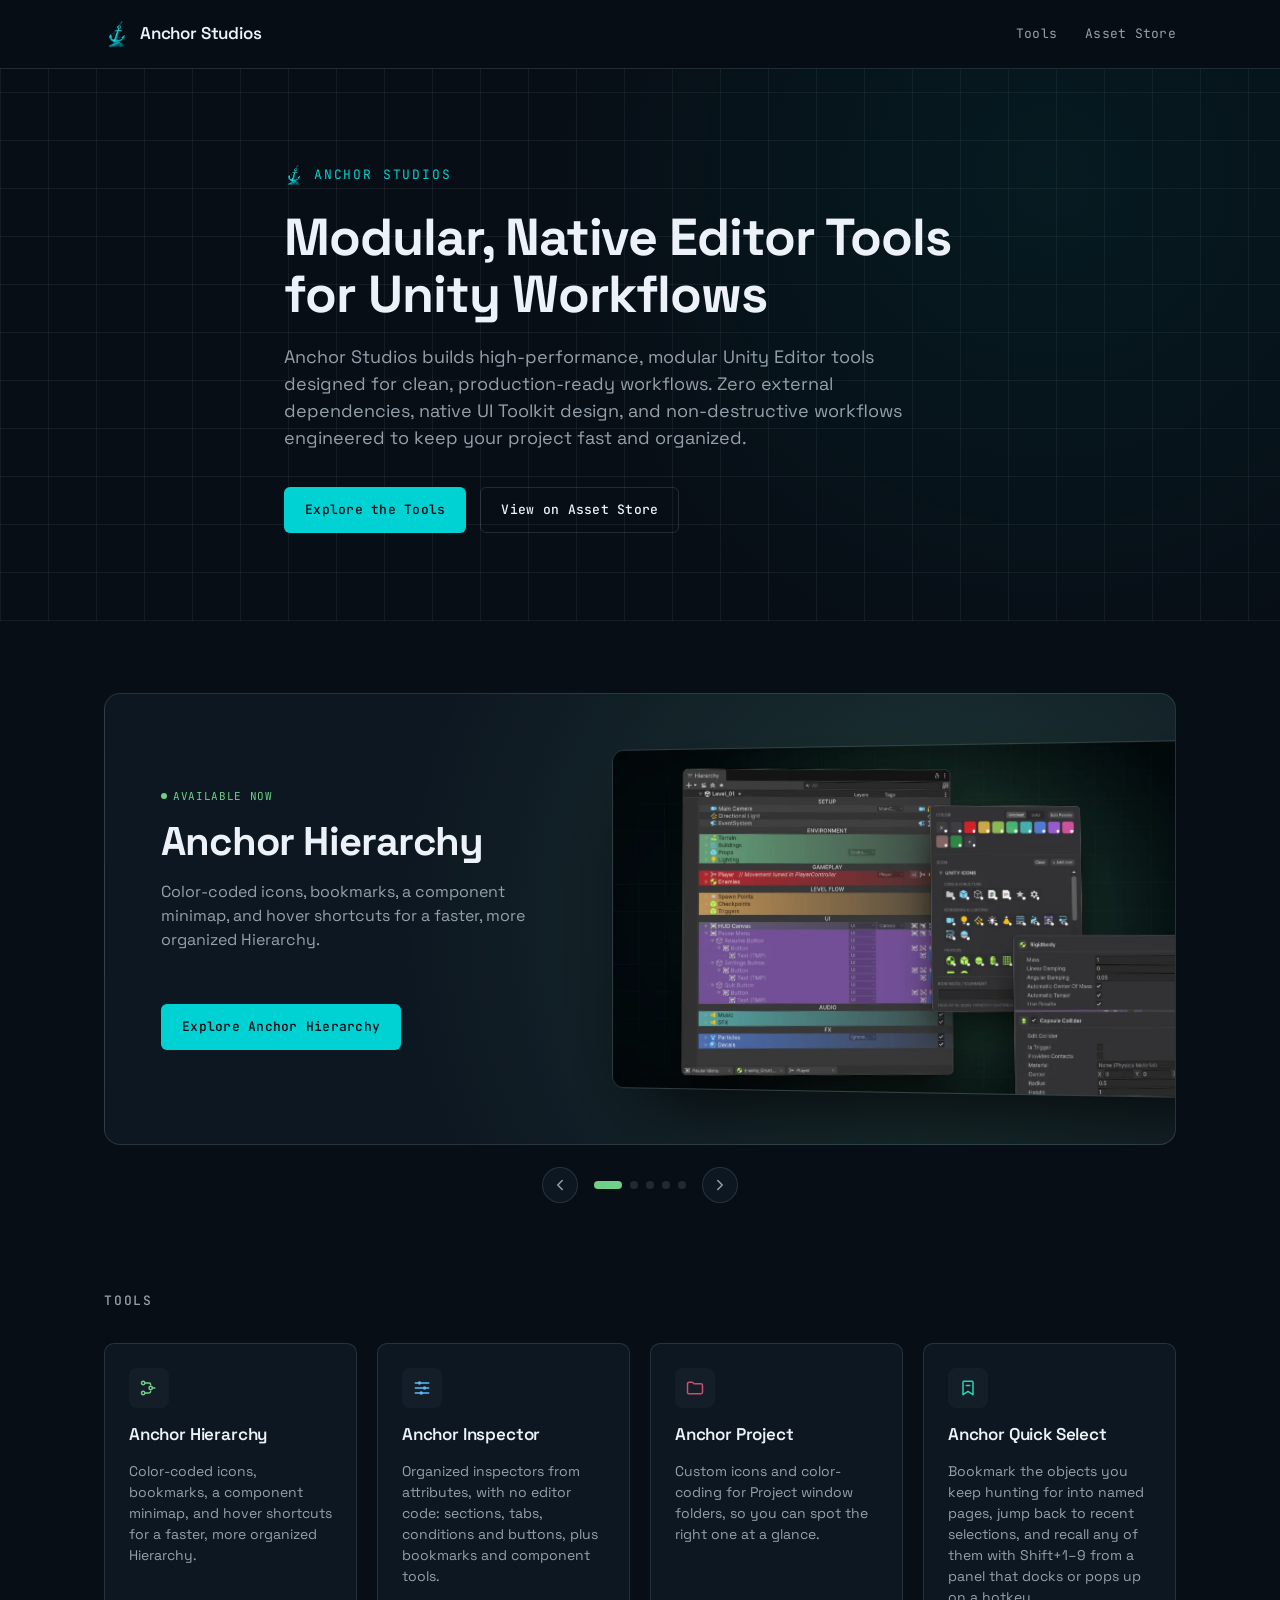
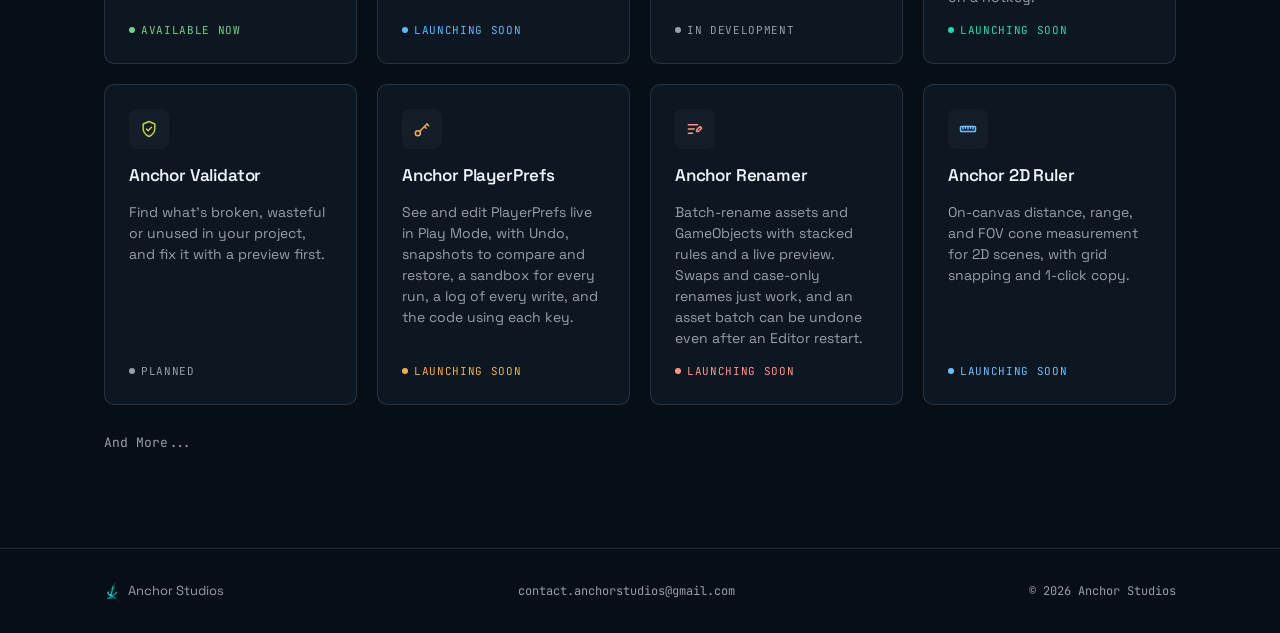
==== commit 02bfea34: "Link Anchor Hierarchy to its Asset Store page - Hierarchy is live: its card and popup say Available " ====
--- a/index.html
+++ b/index.html
@@ -91,7 +91,10 @@
       <h3 id="modal-title"></h3>
       <span class="status" id="modal-status"></span>
       <p id="modal-body"></p>
-      <a class="btn btn-ghost" id="modal-docs" hidden>Read the documentation</a>
+      <div class="hero-actions">
+        <a class="btn btn-primary" id="modal-store" hidden>View on the Asset Store</a>
+        <a class="btn btn-ghost" id="modal-docs" hidden>Read the documentation</a>
+      </div>
     </div>
   </div>
 
@@ -227,6 +230,9 @@
       const modalDocs = document.getElementById('modal-docs');
       modalDocs.hidden = !tool.docs;
       if (tool.docs) modalDocs.href = tool.docs;
+      const modalStore = document.getElementById('modal-store');
+      modalStore.hidden = !tool.store;
+      if (tool.store) modalStore.href = tool.store;
       modalIcon.style.setProperty('--tool-accent', tool.accent);
       modalIcon.innerHTML = ICON_SHELL_OPEN + '24" height="24">' + tool.icon + '</svg>';
       const modalBanner = document.getElementById('modal-banner');
--- a/src/css/styles.css
+++ b/src/css/styles.css
@@ -346,7 +346,8 @@
   background: currentColor;
 }
 
-.status-soon { color: var(--tool-accent, var(--accent)); }
+.status-soon,
+.status-live { color: var(--tool-accent, var(--accent)); }
 .status-dev { color: var(--muted); }
 
 .tools-footnote {
